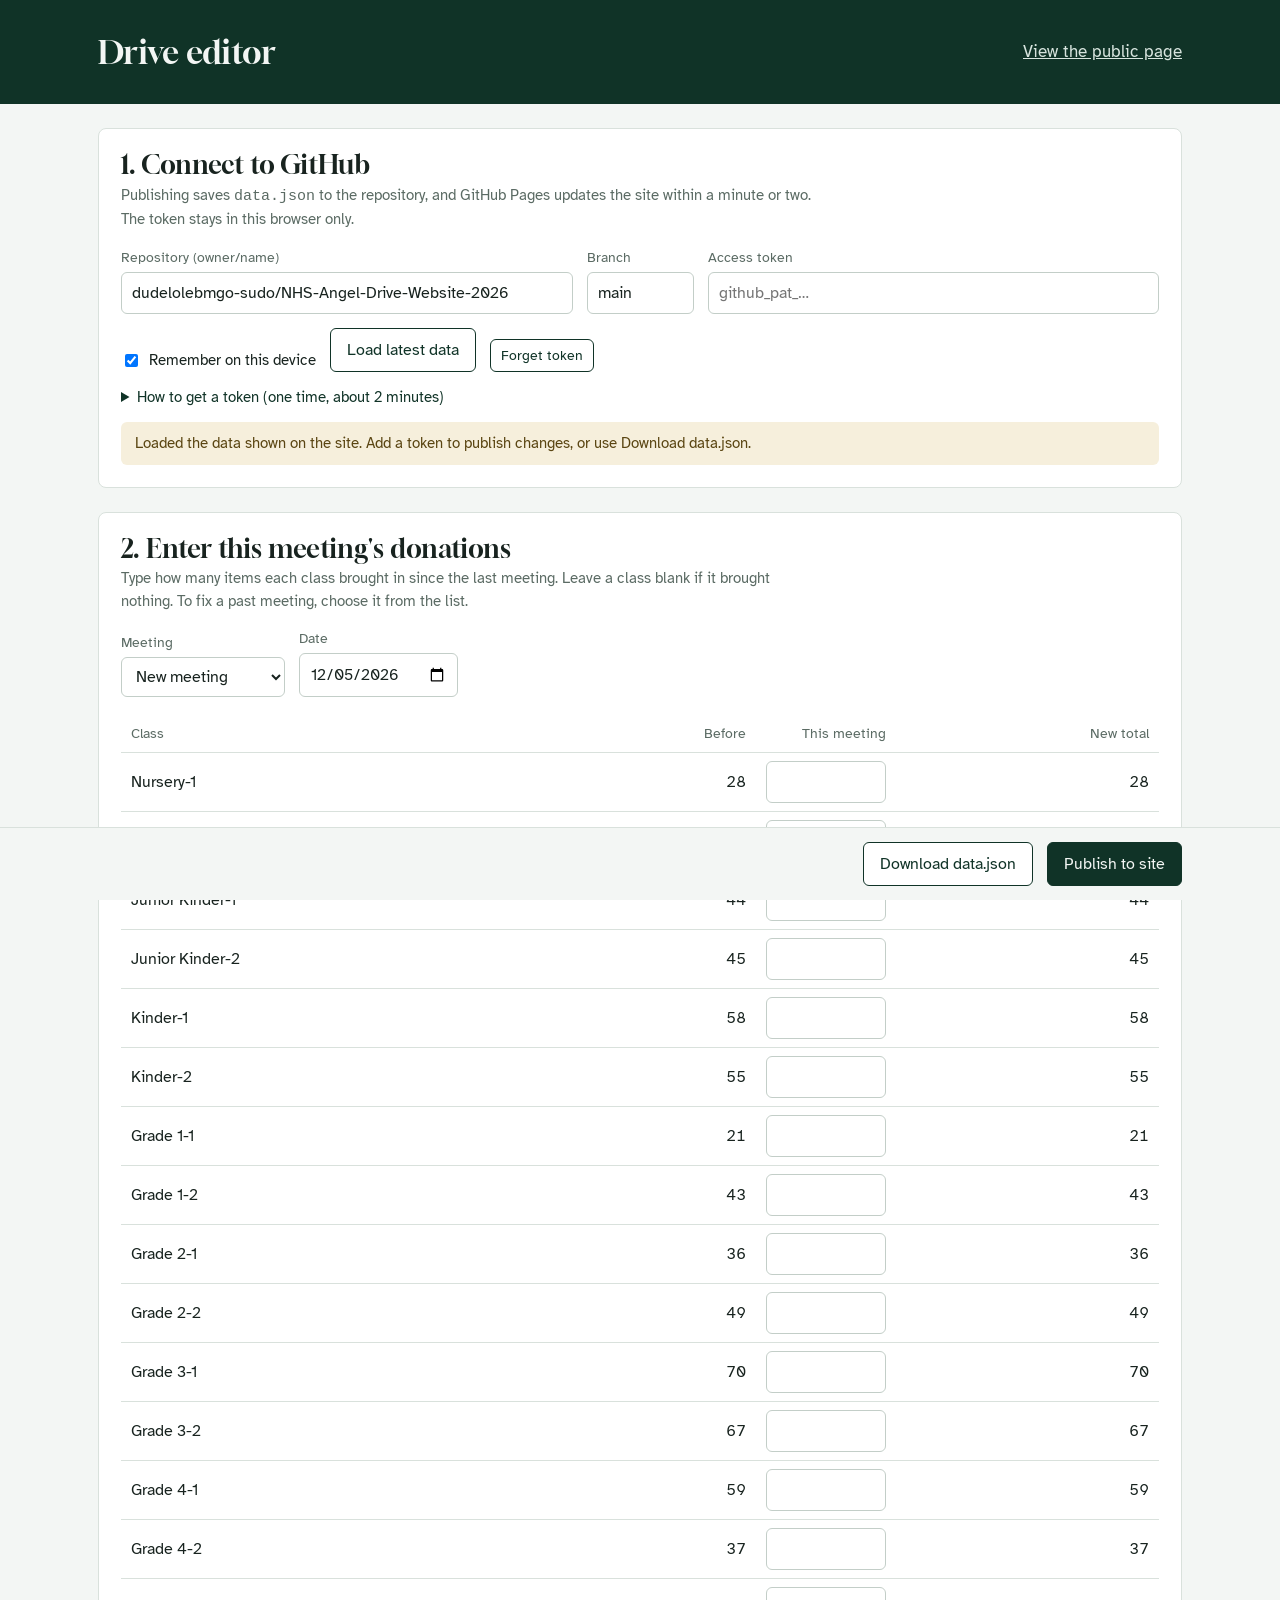
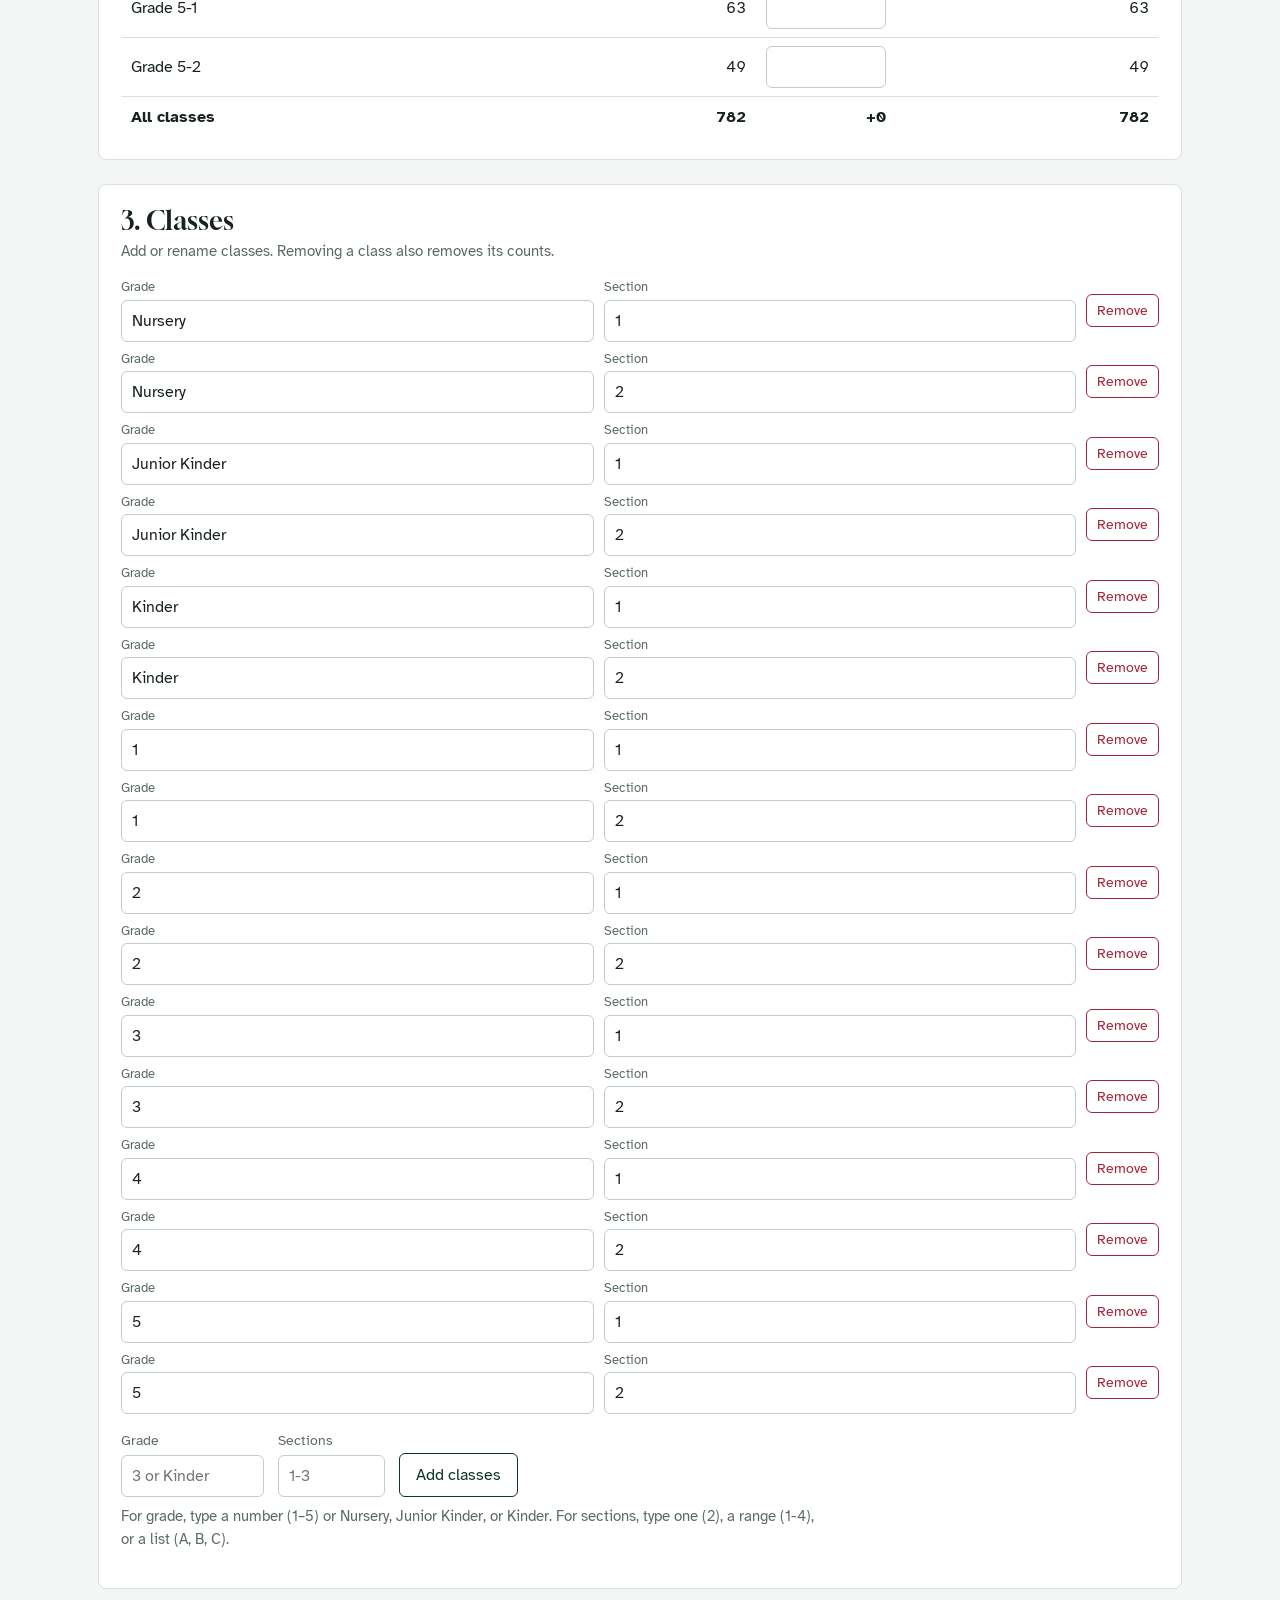
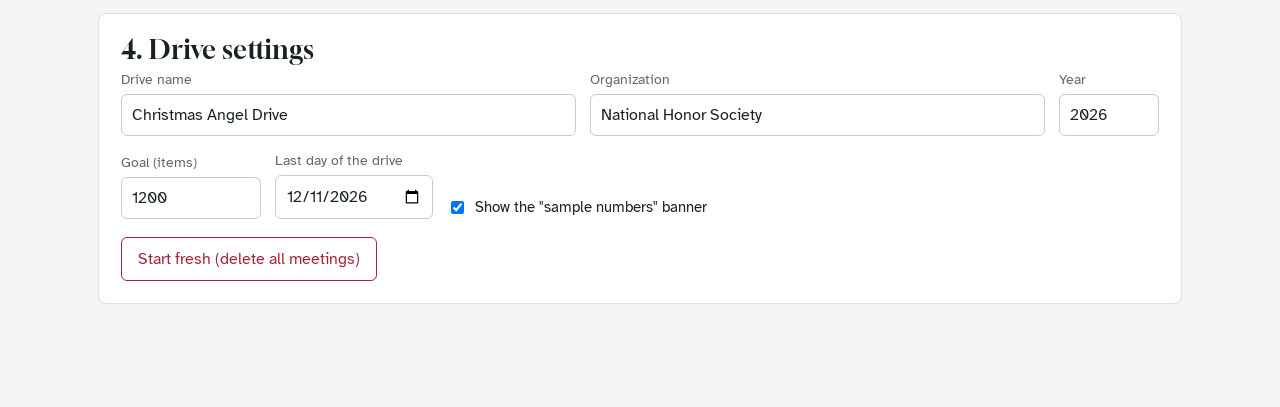
==== edit.html @ 8d454b7a "Add files via upload" ====
<!doctype html>
<html lang="en">
<head>
  <meta charset="utf-8">
  <meta name="viewport" content="width=device-width, initial-scale=1">
  <title>Drive Editor</title>
  <meta name="robots" content="noindex">
  <link rel="preconnect" href="https://fonts.googleapis.com">
  <link rel="preconnect" href="https://fonts.gstatic.com" crossorigin>
  <link href="https://fonts.googleapis.com/css2?family=Atkinson+Hyperlegible:wght@400;700&family=Gloock&display=swap" rel="stylesheet">
  <link rel="stylesheet" href="styles.css">
  <style>
    .ed-head { background: var(--pine); color: var(--snow); padding: 28px 0; }
    .ed-head .wrap { display: flex; flex-wrap: wrap; justify-content: space-between; align-items: center; gap: 12px; }
    .ed-head h1 { font-family: var(--display); font-weight: 400; font-size: 32px; margin: 0; }
    .ed-head a { color: #d7e4de; }
    .panel { background: var(--paper); border: 1px solid var(--line); border-radius: 8px; padding: 22px; margin-top: 24px; }
    .panel h2 { font-size: 26px; margin-bottom: 4px; }
    .panel > p.hint { margin: 0 0 16px; color: var(--muted); font-size: 15px; max-width: 70ch; }
    .row { display: flex; flex-wrap: wrap; gap: 14px; align-items: end; }
    label.f { display: grid; gap: 4px; font-size: 14px; color: var(--muted); }
    label.f.grow { flex: 1 1 220px; }
    input, select { font: inherit; font-size: 16px; padding: 8px 10px; border: 1px solid #c3cec8; border-radius: 6px; background: #fff; color: var(--ink); min-width: 0; }
    input[type=number] { width: 100%; }
    .btn { font: inherit; font-size: 16px; padding: 9px 16px; border-radius: 6px; border: 1px solid var(--pine); background: #fff; color: var(--pine); cursor: pointer; }
    .btn.primary { background: var(--pine); color: var(--snow); }
    .btn.danger { border-color: var(--cranberry); color: var(--cranberry); }
    .btn:disabled { opacity: .5; cursor: default; }
    .btn.small { font-size: 14px; padding: 5px 10px; }
    table { width: 100%; border-collapse: collapse; font-size: 16px; }
    th, td { text-align: left; padding: 8px 10px; border-bottom: 1px solid var(--line); }
    th { font-size: 14px; color: var(--muted); font-weight: 400; }
    td.num, th.num { text-align: right; font-variant-numeric: tabular-nums; }
    td.in { width: 140px; }
    td.in input { text-align: right; }
    tfoot td { font-weight: 700; border-bottom: 0; }
    .status { margin-top: 14px; font-size: 15px; padding: 10px 14px; border-radius: 6px; display: none; }
    .status.show { display: block; }
    .status.ok { background: #e3efe8; color: var(--pine); }
    .status.err { background: #f7e2e5; color: #7d1428; }
    .status.info { background: #f6efdc; color: #5a4512; }
    .classes-list { list-style: none; padding: 0; margin: 0 0 16px; display: grid; gap: 8px; }
    .classes-list li { display: grid; grid-template-columns: 1fr 1fr auto; gap: 10px; align-items: center; }
    .classes-list label { font-size: 13px; color: var(--muted); display: grid; gap: 2px; }
    .publish-bar { position: sticky; bottom: 0; background: var(--snow); border-top: 1px solid var(--line); padding: 14px 0; margin-top: 32px; z-index: 5; }
    .publish-bar .wrap { display: flex; flex-wrap: wrap; gap: 12px; align-items: center; justify-content: space-between; }
    .dirty { color: var(--cranberry); font-size: 15px; }
    details summary { cursor: pointer; font-size: 15px; color: var(--pine); }
    details ol { font-size: 15px; color: var(--muted); padding-left: 20px; }
    .table-scroll { overflow-x: auto; }
    @media (max-width: 600px) {
      td.in { width: 100px; }
      th.before, td.before { display: none; }
      .classes-list li { grid-template-columns: 1fr 1fr; }
      .classes-list li .btn { grid-column: 1 / -1; justify-self: start; }
    }
  </style>
</head>
<body>
  <header class="ed-head">
    <div class="wrap">
      <h1>Drive editor</h1>
      <a href="./">View the public page</a>
    </div>
  </header>

  <main class="wrap">

    <section class="panel" aria-labelledby="conn-h">
      <h2 id="conn-h">1. Connect to GitHub</h2>
      <p class="hint">Publishing saves <code>data.json</code> to the repository, and GitHub Pages updates the site within a minute or two. The token stays in this browser only.</p>
      <div class="row">
        <label class="f grow">Repository (owner/name)<input id="repo" placeholder="owner/repository" autocomplete="off"></label>
        <label class="f">Branch<input id="branch" value="main" size="8"></label>
        <label class="f grow">Access token<input id="token" type="password" placeholder="github_pat_…" autocomplete="off"></label>
      </div>
      <div class="row" style="margin-top:14px">
        <label style="display:flex;gap:8px;align-items:center;font-size:15px"><input type="checkbox" id="remember" checked> Remember on this device</label>
        <button class="btn" id="load-btn" type="button">Load latest data</button>
        <button class="btn small" id="forget-btn" type="button">Forget token</button>
      </div>
      <details style="margin-top:14px">
        <summary>How to get a token (one time, about 2 minutes)</summary>
        <ol>
          <li>On GitHub, open Settings, then Developer settings, then Personal access tokens, then <b>Fine-grained tokens</b>, and choose Generate new token.</li>
          <li>Under Repository access, pick <b>Only select repositories</b> and choose this site's repository.</li>
          <li>Under Repository permissions, set <b>Contents</b> to Read and write. Leave everything else alone.</li>
          <li>Set the expiration to after the drive ends, generate it, and paste it above.</li>
        </ol>
      </details>
      <div class="status" id="conn-status" role="status"></div>
    </section>

    <section class="panel" aria-labelledby="meet-h">
      <h2 id="meet-h">2. Enter this meeting's donations</h2>
      <p class="hint">Type how many items each class brought in since the last meeting. Leave a class blank if it brought nothing. To fix a past meeting, choose it from the list.</p>
      <div class="row">
        <label class="f">Meeting<select id="meeting-pick"></select></label>
        <label class="f">Date<input type="date" id="meeting-date"></label>
        <button class="btn small danger" id="delete-meeting" type="button">Delete this meeting</button>
      </div>
      <div class="table-scroll" style="margin-top:18px">
        <table>
          <thead><tr><th>Class</th><th class="num before">Before</th><th class="num">This meeting</th><th class="num">New total</th></tr></thead>
          <tbody id="entry-body"></tbody>
          <tfoot><tr><td>All classes</td><td class="num before" id="sum-before"></td><td class="num" id="sum-add"></td><td class="num" id="sum-after"></td></tr></tfoot>
        </table>
      </div>
    </section>

    <section class="panel" aria-labelledby="cls-h">
      <h2 id="cls-h">3. Classes</h2>
      <p class="hint">Add or rename classes. Removing a class also removes its counts.</p>
      <ul class="classes-list" id="classes-list"></ul>
      <div class="row">
        <label class="f">Grade<input id="new-grade" size="12" placeholder="3 or Kinder"></label>
        <label class="f">Sections<input id="new-sections" size="8" placeholder="1-3"></label>
        <button class="btn" id="add-class" type="button">Add classes</button>
      </div>
      <p class="hint" style="margin-top:8px">For grade, type a number (1–5) or Nursery, Junior Kinder, or Kinder. For sections, type one (2), a range (1-4), or a list (A, B, C).</p>
    </section>

    <section class="panel" aria-labelledby="set-h">
      <h2 id="set-h">4. Drive settings</h2>
      <div class="row">
        <label class="f grow">Drive name<input id="s-name"></label>
        <label class="f grow">Organization<input id="s-org"></label>
        <label class="f">Year<input id="s-year" type="number" style="width:100px"></label>
      </div>
      <div class="row" style="margin-top:14px">
        <label class="f">Goal (items)<input id="s-goal" type="number" min="0" style="width:140px"></label>
        <label class="f">Last day of the drive<input id="s-end" type="date"></label>
        <label style="display:flex;gap:8px;align-items:center;font-size:15px"><input type="checkbox" id="s-sample"> Show the "sample numbers" banner</label>
      </div>
      <div class="row" style="margin-top:18px">
        <button class="btn danger" id="clear-all" type="button">Start fresh (delete all meetings)</button>
      </div>
    </section>
  </main>

  <div class="publish-bar">
    <div class="wrap">
      <span id="dirty" class="dirty"></span>
      <div class="row">
        <button class="btn" id="download" type="button">Download data.json</button>
        <button class="btn primary" id="publish" type="button">Publish to site</button>
      </div>
    </div>
    <div class="wrap"><div class="status" id="pub-status" role="status" style="flex:1"></div></div>
  </div>

  <script src="common.js"></script>
  <script src="edit.js"></script>
</body>
</html>
---- styles.css ----
:root {
  --pine: #103327;
  --pine-2: #17463a;
  --pine-ink: #0b241c;
  --snow: #f3f6f4;
  --paper: #ffffff;
  --kraft: #d6b88f;
  --kraft-2: #c9a676;
  --kraft-ink: #4a3520;
  --cranberry: #a6243b;
  --cranberry-2: #c63a52;
  --gold: #d8b24a;
  --ink: #18231f;
  --muted: #5b6b64;
  --line: #d9e1dc;
  --display: "Gloock", Georgia, serif;
  --body: "Atkinson Hyperlegible", system-ui, sans-serif;
  --gutter: clamp(16px, 4vw, 48px);
}

* { box-sizing: border-box; }

html { -webkit-text-size-adjust: 100%; }

body {
  margin: 0;
  background: var(--snow);
  color: var(--ink);
  font-family: var(--body);
  font-size: 17px;
  line-height: 1.5;
}

a { color: inherit; }

:focus-visible {
  outline: 3px solid var(--gold);
  outline-offset: 2px;
}

.wrap {
  max-width: 1180px;
  margin: 0 auto;
  padding: 0 var(--gutter);
}

/* ---------- Hero ---------- */

.hero {
  background: var(--pine);
  color: var(--snow);
  position: relative;
  overflow: hidden;
  padding: 56px 0 64px;
}

.hero::before {
  /* faint falling-snow texture, static */
  content: "";
  position: absolute;
  inset: 0;
  background-image:
    radial-gradient(circle at 12% 18%, rgba(255,255,255,.18) 0 1.5px, transparent 2px),
    radial-gradient(circle at 63% 9%, rgba(255,255,255,.14) 0 1px, transparent 1.5px),
    radial-gradient(circle at 84% 42%, rgba(255,255,255,.16) 0 1.5px, transparent 2px),
    radial-gradient(circle at 34% 63%, rgba(255,255,255,.12) 0 1px, transparent 1.5px),
    radial-gradient(circle at 92% 81%, rgba(255,255,255,.12) 0 1.5px, transparent 2px);
  background-size: 260px 220px;
  pointer-events: none;
}

.hero .wrap { position: relative; }

.org {
  margin: 0 0 6px;
  font-size: 16px;
  color: #b9cdc4;
}

.hero h1 {
  font-family: var(--display);
  font-weight: 400;
  font-size: clamp(34px, 6vw, 60px);
  line-height: 1.05;
  margin: 0;
  letter-spacing: -0.01em;
}

.hero-grid {
  display: grid;
  grid-template-columns: 1fr auto;
  gap: 32px;
  align-items: end;
  margin-top: 40px;
}

.total-num {
  font-family: var(--display);
  font-size: clamp(88px, 17vw, 190px);
  line-height: .85;
  letter-spacing: -0.03em;
  font-variant-numeric: lining-nums tabular-nums;
}

.total-label {
  margin-top: 12px;
  font-size: 19px;
  color: #d7e4de;
}

.hero-facts {
  display: grid;
  gap: 14px;
  text-align: right;
  min-width: 190px;
}

.fact b {
  display: block;
  font-family: var(--display);
  font-weight: 400;
  font-size: 34px;
  line-height: 1;
  color: var(--snow);
}

.fact span { font-size: 15px; color: #b9cdc4; }

/* Goal ribbon */

.ribbon {
  margin-top: 40px;
}

.ribbon-track {
  position: relative;
  height: 22px;
  background: var(--pine-ink);
  border-radius: 3px;
  box-shadow: inset 0 0 0 1px rgba(255,255,255,.08);
}

.ribbon-fill {
  position: absolute;
  inset: 0 auto 0 0;
  width: 0;
  background:
    repeating-linear-gradient(135deg, transparent 0 10px, rgba(255,255,255,.10) 10px 20px),
    var(--cranberry);
  border-radius: 3px;
  transition: width 1.4s cubic-bezier(.2,.7,.2,1);
}

.bow {
  position: absolute;
  top: 55%;
  left: 0;
  width: 58px;
  height: 45px;
  transform: translate(-50%, -50%);
  transition: left 1.4s cubic-bezier(.2,.7,.2,1);
}

.ribbon-caption {
  display: flex;
  justify-content: space-between;
  margin-top: 10px;
  font-size: 15px;
  color: #b9cdc4;
}

.sample-banner {
  background: var(--gold);
  color: var(--pine-ink);
  font-size: 15px;
  padding: 10px 0;
}

.sample-banner p { margin: 0; }

/* ---------- Sections ---------- */

main section { padding: 56px 0 8px; }

.section-head {
  display: flex;
  flex-wrap: wrap;
  justify-content: space-between;
  align-items: end;
  gap: 16px;
  margin-bottom: 24px;
}

h2 {
  font-family: var(--display);
  font-weight: 400;
  font-size: clamp(28px, 4vw, 40px);
  line-height: 1.1;
  margin: 0;
}

.section-note { margin: 6px 0 0; color: var(--muted); max-width: 60ch; }

.controls { display: flex; flex-wrap: wrap; gap: 8px; }

.chip {
  font: inherit;
  font-size: 15px;
  border: 1px solid var(--line);
  background: var(--paper);
  color: var(--ink);
  padding: 7px 14px;
  border-radius: 999px;
  cursor: pointer;
}

.chip[aria-pressed="true"] {
  background: var(--pine);
  border-color: var(--pine);
  color: var(--snow);
}

/* ---------- Gift tags ---------- */

.tags {
  list-style: none;
  margin: 0;
  padding: 18px 0 0;
  display: grid;
  grid-template-columns: repeat(auto-fill, minmax(200px, 1fr));
  gap: 34px 22px;
}

.tag {
  position: relative;
  padding-top: 22px;
}

/* the string */
.tag::before {
  content: "";
  position: absolute;
  top: -18px;
  left: 50%;
  width: 1.5px;
  height: 34px;
  background: var(--kraft-ink);
  opacity: .45;
}

.tag-body {
  position: relative;
  background:
    linear-gradient(180deg, rgba(255,255,255,.18), rgba(0,0,0,.03)),
    var(--kraft);
  color: var(--kraft-ink);
  padding: 30px 20px 18px;
  clip-path: polygon(22px 0, calc(100% - 22px) 0, 100% 22px, 100% 100%, 0 100%, 0 22px);
  filter: drop-shadow(0 6px 10px rgba(16,51,39,.12));
}

/* the reinforced hole */
.tag-body::before {
  content: "";
  position: absolute;
  top: 9px;
  left: 50%;
  width: 14px;
  height: 14px;
  margin-left: -7px;
  border-radius: 50%;
  background: var(--snow);
  box-shadow: 0 0 0 4px var(--kraft-2);
}

.tag-rank {
  position: absolute;
  top: 8px;
  left: 14px;
  font-size: 14px;
  opacity: .75;
}

.tag-star {
  position: absolute;
  top: 6px;
  right: 12px;
  width: 22px;
  height: 22px;
  color: var(--cranberry);
}

.tag-star.gold { color: #9a7417; }

.tag-name {
  font-size: 16px;
  margin: 0;
}

.tag-name strong { font-weight: 700; }

.tag-count {
  font-family: var(--display);
  font-size: 58px;
  line-height: 1;
  margin: 6px 0 2px;
  color: var(--pine-ink);
  font-variant-numeric: lining-nums tabular-nums;
}

.tag-unit { font-size: 14px; }

.tag-bar {
  height: 6px;
  background: rgba(74,53,32,.15);
  border-radius: 3px;
  margin: 14px 0 10px;
  overflow: hidden;
}

.tag-bar i {
  display: block;
  height: 100%;
  background: var(--pine);
  border-radius: 3px;
}

.tag-delta {
  font-size: 14px;
  display: flex;
  justify-content: space-between;
  gap: 8px;
}

.tag-delta .up { color: var(--pine); font-weight: 700; }
.tag-delta .mv { white-space: nowrap; font-weight: 700; }
.tag-delta .mv.down { color: var(--cranberry); font-weight: 400; }

.tag.top .tag-body { background: linear-gradient(180deg, rgba(255,255,255,.22), rgba(0,0,0,.03)), #e2c48f; }

.empty {
  padding: 40px 24px;
  border: 1.5px dashed var(--line);
  border-radius: 8px;
  color: var(--muted);
  text-align: center;
}

/* ---------- Grades ---------- */

.grades {
  display: grid;
  gap: 14px;
  margin: 0;
  padding: 0;
  list-style: none;
}

.grade-row {
  display: grid;
  grid-template-columns: 132px 1fr 70px;
  gap: 16px;
  align-items: center;
}

.grade-row .g-name { font-weight: 700; }

.grade-track {
  height: 30px;
  background: #e5ebe7;
  border-radius: 4px;
  overflow: hidden;
  display: flex;
}

.grade-track span {
  display: block;
  height: 100%;
  border-right: 2px solid #e5ebe7;
}

.grade-track span:last-child { border-right: 0; }

.g-total {
  font-family: var(--display);
  font-size: 26px;
  text-align: right;
  font-variant-numeric: tabular-nums;
}

.grade-legend { margin-top: 14px; font-size: 14px; color: var(--muted); }

/* ---------- Chart ---------- */

.chart-card {
  background: var(--paper);
  border: 1px solid var(--line);
  border-radius: 8px;
  padding: 20px 20px 12px;
}

.chart-card svg { width: 100%; height: auto; display: block; overflow: visible; }

.chart-card text { font-family: var(--body); fill: var(--muted); font-size: 12px; }

.meeting-list {
  margin: 18px 0 0;
  padding: 0;
  list-style: none;
  display: flex;
  flex-wrap: wrap;
  gap: 8px 24px;
  font-size: 15px;
  color: var(--muted);
}

.meeting-list b { color: var(--ink); }

/* ---------- Footer ---------- */

footer {
  margin-top: 72px;
  padding: 28px 0 40px;
  border-top: 1px solid var(--line);
  color: var(--muted);
  font-size: 15px;
}

footer .wrap { display: flex; flex-wrap: wrap; justify-content: space-between; gap: 12px; }

/* ---------- Responsive ---------- */

@media (max-width: 720px) {
  .hero { padding: 40px 0 48px; }
  .hero-grid { grid-template-columns: 1fr; gap: 24px; }
  .hero-facts { text-align: left; grid-template-columns: repeat(3, auto); justify-content: start; gap: 28px; }
  .fact b { font-size: 28px; }
  .tags { grid-template-columns: repeat(2, 1fr); gap: 30px 14px; }
  .tag-body { padding: 30px 14px 16px; }
  .tag-count { font-size: 46px; }
  .grade-row { grid-template-columns: 76px 1fr 48px; gap: 10px; }
  .grade-row .g-name { font-size: 15px; line-height: 1.2; }
  .g-total { font-size: 22px; }
}

@media (prefers-reduced-motion: reduce) {
  .ribbon-fill, .bow { transition: none; }
}
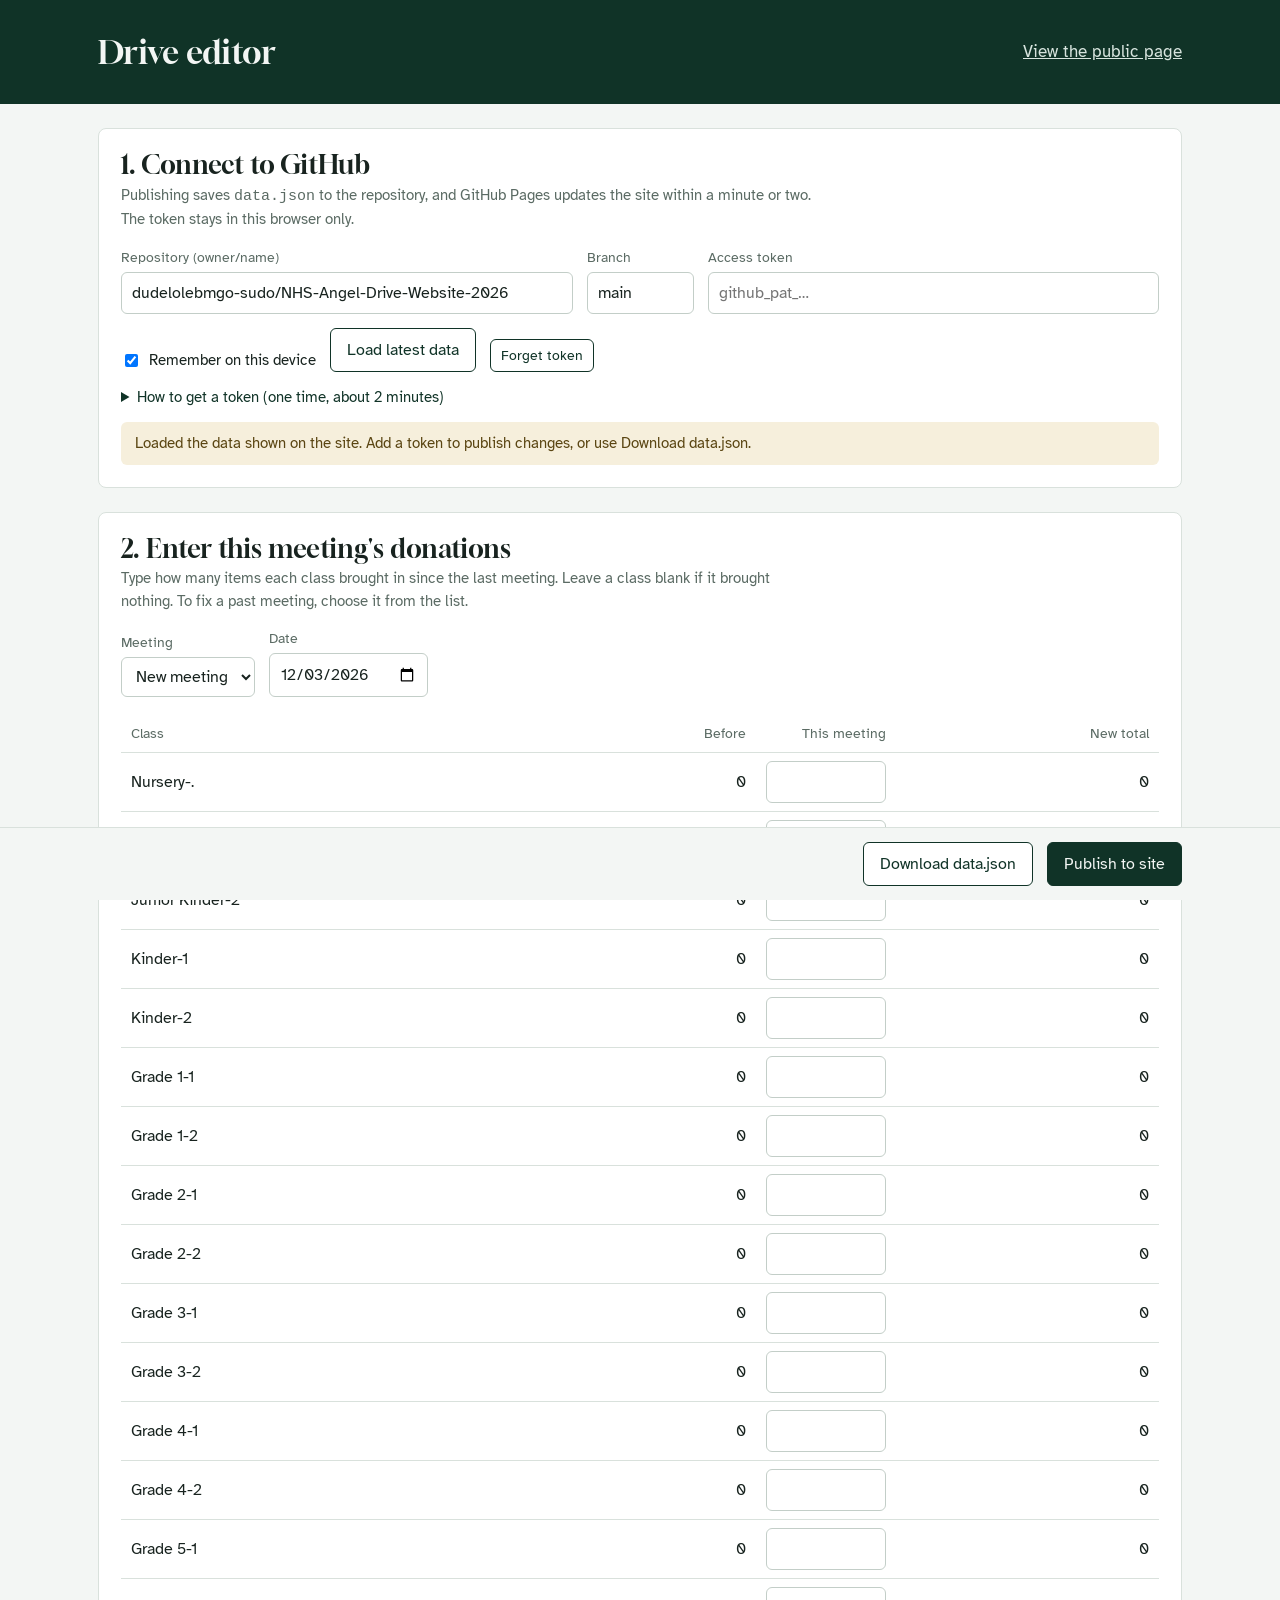
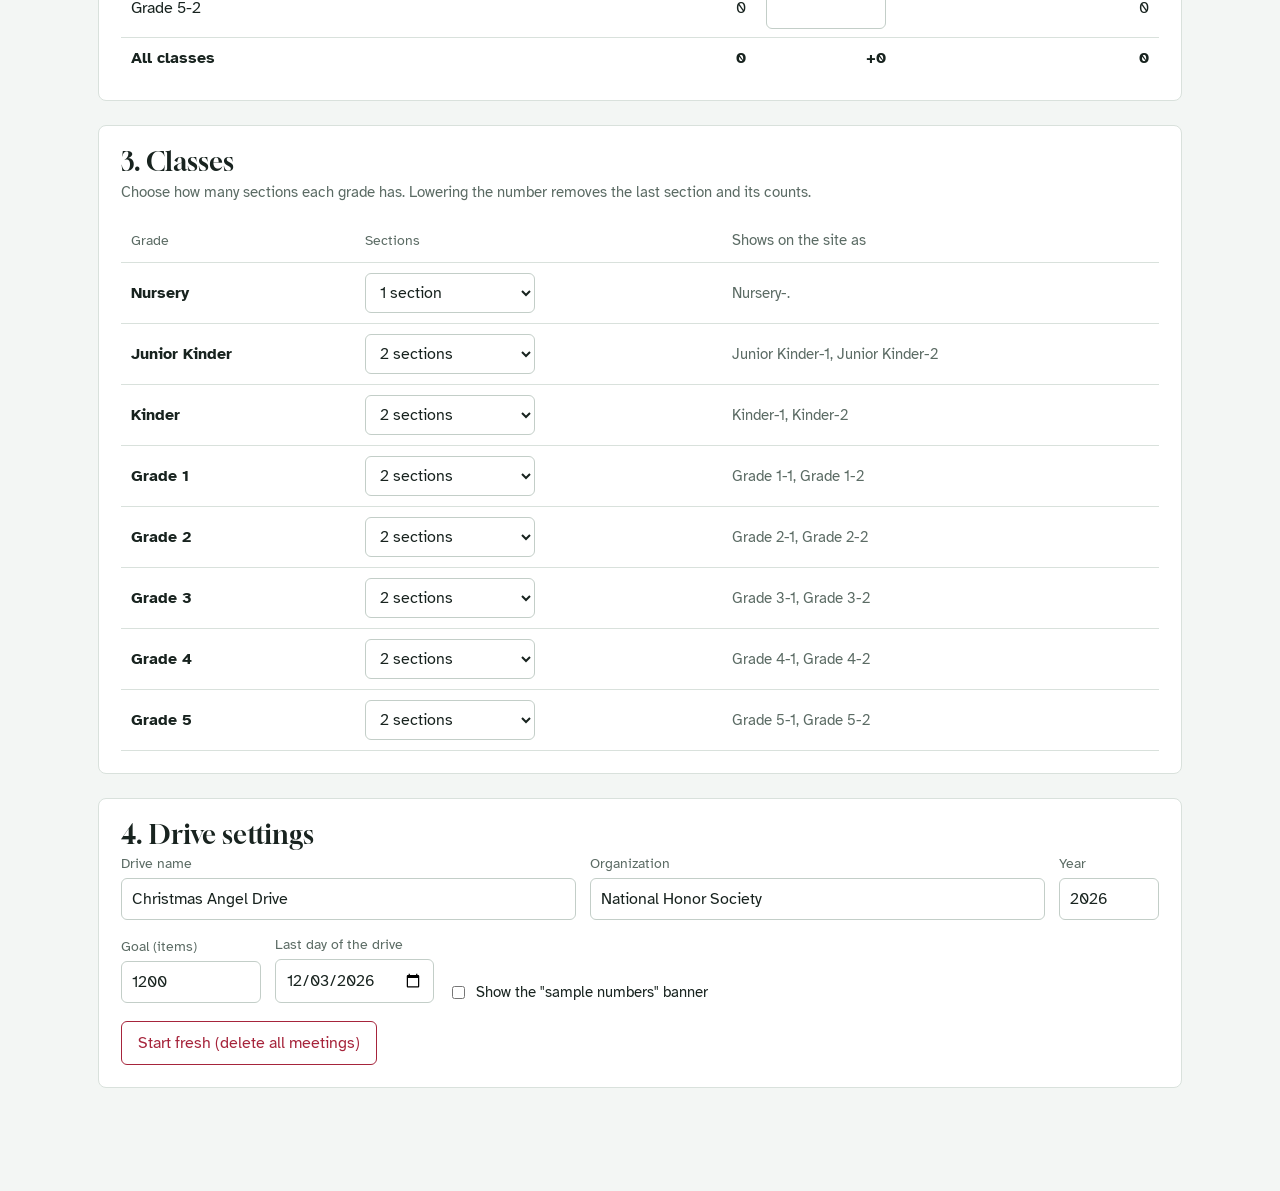
==== commit ed8fb585: "Add files via upload" ====
--- a/edit.html
+++ b/edit.html
@@ -39,9 +39,9 @@
     .status.ok { background: #e3efe8; color: var(--pine); }
     .status.err { background: #f7e2e5; color: #7d1428; }
     .status.info { background: #f6efdc; color: #5a4512; }
-    .classes-list { list-style: none; padding: 0; margin: 0 0 16px; display: grid; gap: 8px; }
-    .classes-list li { display: grid; grid-template-columns: 1fr 1fr auto; gap: 10px; align-items: center; }
-    .classes-list label { font-size: 13px; color: var(--muted); display: grid; gap: 2px; }
+    .grade-table td, .grade-table th { padding: 10px; }
+    .grade-table select { min-width: 170px; }
+    .grade-table .classes-out { color: var(--muted); font-size: 15px; }
     .publish-bar { position: sticky; bottom: 0; background: var(--snow); border-top: 1px solid var(--line); padding: 14px 0; margin-top: 32px; z-index: 5; }
     .publish-bar .wrap { display: flex; flex-wrap: wrap; gap: 12px; align-items: center; justify-content: space-between; }
     .dirty { color: var(--cranberry); font-size: 15px; }
@@ -51,8 +51,8 @@
     @media (max-width: 600px) {
       td.in { width: 100px; }
       th.before, td.before { display: none; }
-      .classes-list li { grid-template-columns: 1fr 1fr; }
-      .classes-list li .btn { grid-column: 1 / -1; justify-self: start; }
+      .grade-table .classes-out { display: none; }
+      .grade-table select { min-width: 0; width: 100%; }
     }
   </style>
 </head>
@@ -110,14 +110,13 @@
 
     <section class="panel" aria-labelledby="cls-h">
       <h2 id="cls-h">3. Classes</h2>
-      <p class="hint">Add or rename classes. Removing a class also removes its counts.</p>
-      <ul class="classes-list" id="classes-list"></ul>
-      <div class="row">
-        <label class="f">Grade<input id="new-grade" size="12" placeholder="3 or Kinder"></label>
-        <label class="f">Sections<input id="new-sections" size="8" placeholder="1-3"></label>
-        <button class="btn" id="add-class" type="button">Add classes</button>
+      <p class="hint">Choose how many sections each grade has. Lowering the number removes the last section and its counts.</p>
+      <div class="table-scroll">
+        <table class="grade-table">
+          <thead><tr><th>Grade</th><th>Sections</th><th class="classes-out">Shows on the site as</th></tr></thead>
+          <tbody id="grade-body"></tbody>
+        </table>
       </div>
-      <p class="hint" style="margin-top:8px">For grade, type a number (1–5) or Nursery, Junior Kinder, or Kinder. For sections, type one (2), a range (1-4), or a list (A, B, C).</p>
     </section>
 
     <section class="panel" aria-labelledby="set-h">
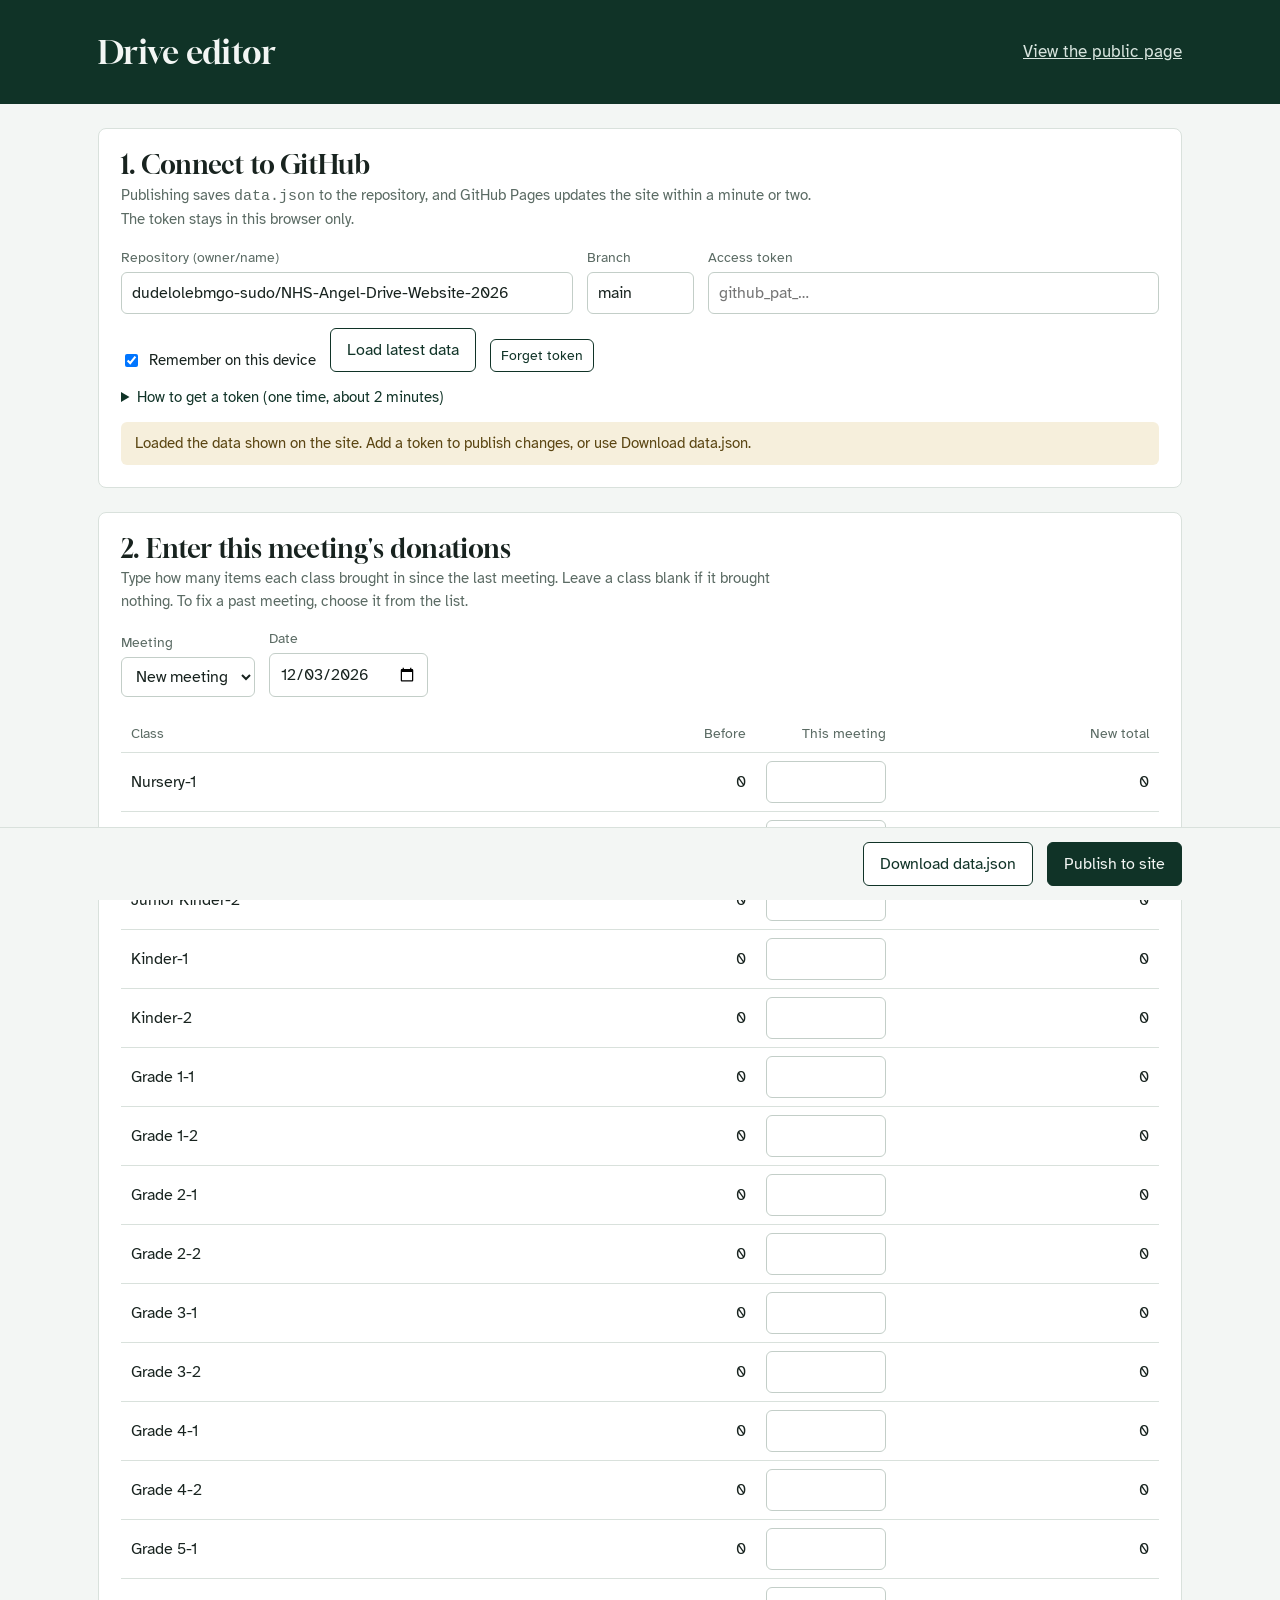
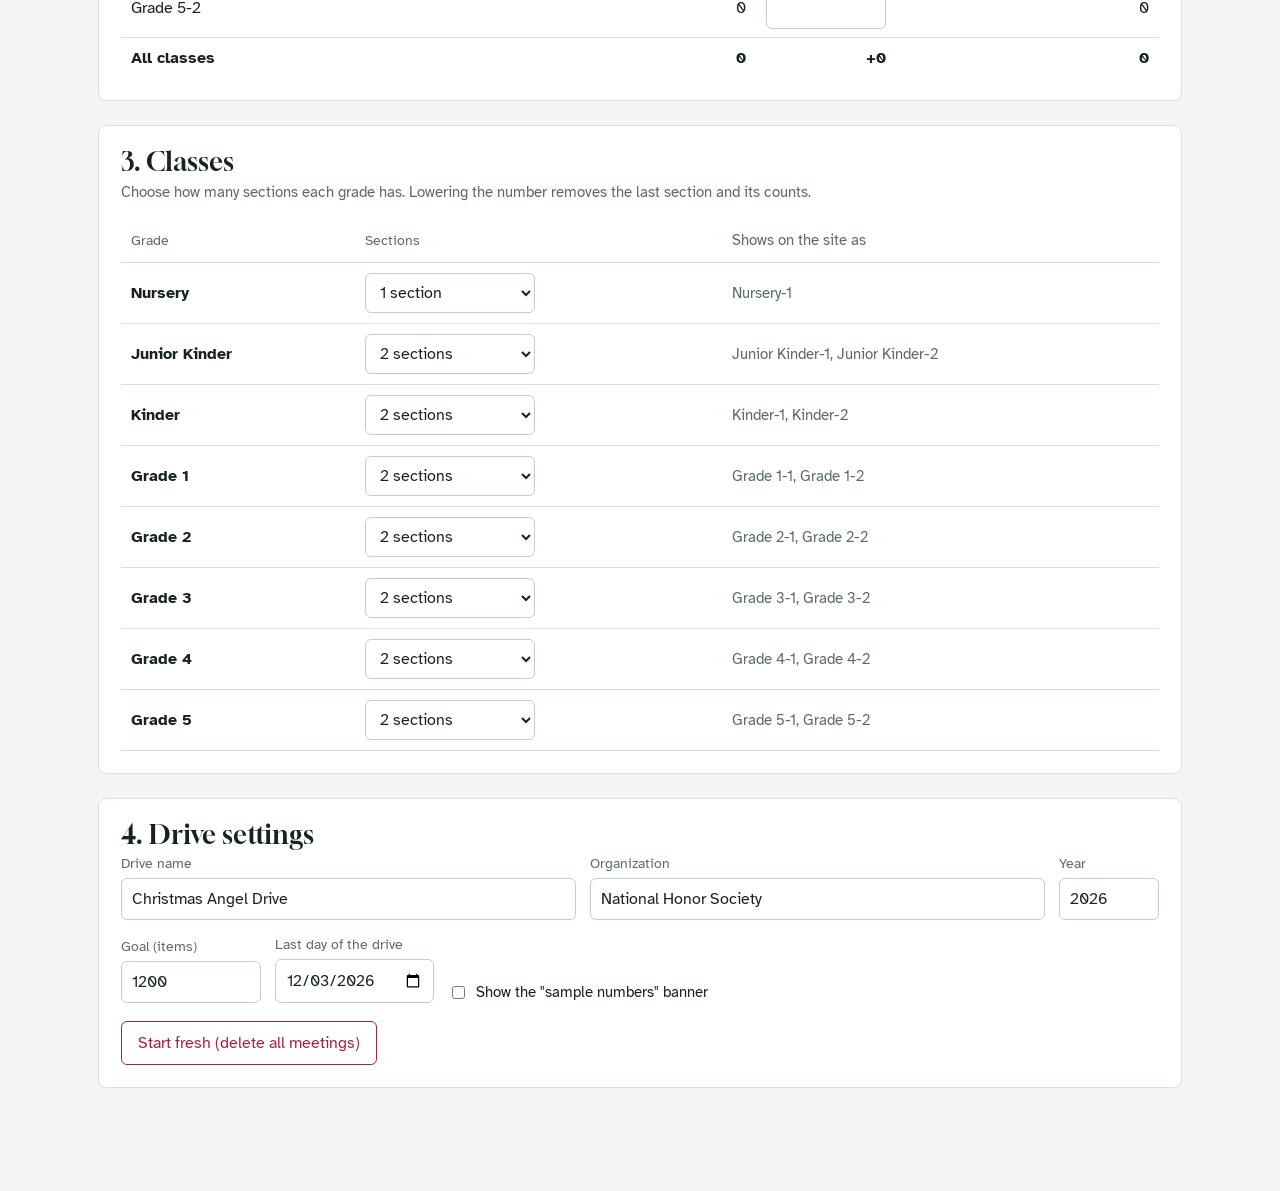
==== commit 1ddf29ba: "Add files via upload" ====
--- a/edit.html
+++ b/edit.html
@@ -8,7 +8,7 @@
   <link rel="preconnect" href="https://fonts.googleapis.com">
   <link rel="preconnect" href="https://fonts.gstatic.com" crossorigin>
   <link href="https://fonts.googleapis.com/css2?family=Atkinson+Hyperlegible:wght@400;700&family=Gloock&display=swap" rel="stylesheet">
-  <link rel="stylesheet" href="styles.css">
+  <link rel="stylesheet" href="styles.css?v=20261028b">
   <style>
     .ed-head { background: var(--pine); color: var(--snow); padding: 28px 0; }
     .ed-head .wrap { display: flex; flex-wrap: wrap; justify-content: space-between; align-items: center; gap: 12px; }
@@ -148,7 +148,7 @@
     <div class="wrap"><div class="status" id="pub-status" role="status" style="flex:1"></div></div>
   </div>
 
-  <script src="common.js"></script>
-  <script src="edit.js"></script>
+  <script src="common.js?v=20261028b"></script>
+  <script src="edit.js?v=20261028b"></script>
 </body>
 </html>
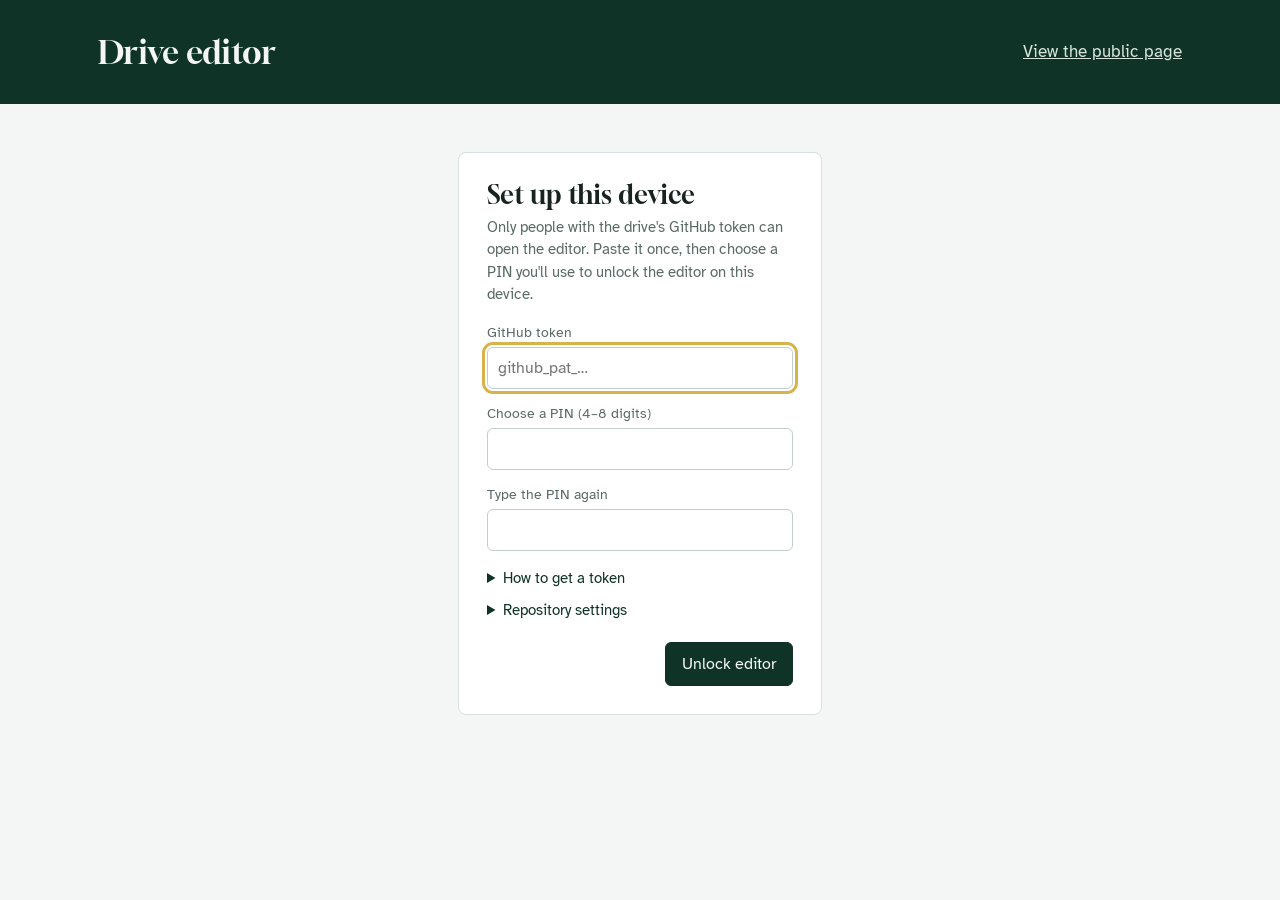
==== commit af9756b9: "Add files via upload" ====
--- a/edit.html
+++ b/edit.html
@@ -8,7 +8,7 @@
   <link rel="preconnect" href="https://fonts.googleapis.com">
   <link rel="preconnect" href="https://fonts.gstatic.com" crossorigin>
   <link href="https://fonts.googleapis.com/css2?family=Atkinson+Hyperlegible:wght@400;700&family=Gloock&display=swap" rel="stylesheet">
-  <link rel="stylesheet" href="styles.css?v=20261028b">
+  <link rel="stylesheet" href="styles.css?v=20261028c">
   <style>
     .ed-head { background: var(--pine); color: var(--snow); padding: 28px 0; }
     .ed-head .wrap { display: flex; flex-wrap: wrap; justify-content: space-between; align-items: center; gap: 12px; }
@@ -54,45 +54,80 @@
       .grade-table .classes-out { display: none; }
       .grade-table select { min-width: 0; width: 100%; }
     }
+    .lock { max-width: 460px; margin: 48px auto 0; }
+    .lock .panel { padding: 28px; }
+    .lock h2 { margin-bottom: 6px; }
+    .lock .f { margin-top: 14px; }
+    .lock input { width: 100%; }
+    .pin-input { font-size: 28px; letter-spacing: .4em; text-align: center; padding: 10px; }
+    .lock .actions { display: flex; flex-wrap: wrap; gap: 12px; align-items: center; justify-content: space-between; margin-top: 20px; }
+    .linkish { background: none; border: 0; padding: 0; font: inherit; font-size: 15px; color: var(--pine); text-decoration: underline; cursor: pointer; }
+    .ed-head .who { font-size: 14px; color: #b9cdc4; }
+    .ed-head .head-actions { display: flex; gap: 16px; align-items: center; }
+    .ed-head .btn { background: transparent; color: var(--snow); border-color: #6f9183; }
   </style>
 </head>
 <body>
   <header class="ed-head">
     <div class="wrap">
       <h1>Drive editor</h1>
-      <a href="./">View the public page</a>
+      <div class="head-actions">
+        <a href="./">View the public page</a>
+        <button class="btn small" id="lock-btn" type="button" hidden>Lock</button>
+      </div>
     </div>
   </header>
 
-  <main class="wrap">
+  <!-- Lock screen: shown until the PIN (or, on a new device, the token) is entered -->
+  <div class="wrap lock" id="lock">
 
-    <section class="panel" aria-labelledby="conn-h">
-      <h2 id="conn-h">1. Connect to GitHub</h2>
-      <p class="hint">Publishing saves <code>data.json</code> to the repository, and GitHub Pages updates the site within a minute or two. The token stays in this browser only.</p>
-      <div class="row">
-        <label class="f grow">Repository (owner/name)<input id="repo" placeholder="owner/repository" autocomplete="off"></label>
-        <label class="f">Branch<input id="branch" value="main" size="8"></label>
-        <label class="f grow">Access token<input id="token" type="password" placeholder="github_pat_…" autocomplete="off"></label>
+    <form class="panel" id="unlock-form" hidden autocomplete="off">
+      <h2>Enter your PIN</h2>
+      <p class="hint">The editor is locked.</p>
+      <label class="f">PIN<input id="pin" class="pin-input" type="password" inputmode="numeric" pattern="[0-9]*" maxlength="8" autocomplete="off" aria-label="PIN"></label>
+      <div class="actions">
+        <button class="linkish" id="forgot-pin" type="button">Forgot PIN?</button>
+        <button class="btn primary" type="submit">Unlock</button>
       </div>
-      <div class="row" style="margin-top:14px">
-        <label style="display:flex;gap:8px;align-items:center;font-size:15px"><input type="checkbox" id="remember" checked> Remember on this device</label>
-        <button class="btn" id="load-btn" type="button">Load latest data</button>
-        <button class="btn small" id="forget-btn" type="button">Forget token</button>
-      </div>
-      <details style="margin-top:14px">
-        <summary>How to get a token (one time, about 2 minutes)</summary>
+      <div class="status" id="unlock-status" role="status"></div>
+    </form>
+
+    <form class="panel" id="setup-form" hidden autocomplete="off">
+      <h2>Set up this device</h2>
+      <p class="hint">Only people with the drive's GitHub token can open the editor. Paste it once, then choose a PIN you'll use to unlock the editor on this device.</p>
+      <label class="f">GitHub token<input id="token" type="password" placeholder="github_pat_…" autocomplete="off"></label>
+      <label class="f">Choose a PIN (4–8 digits)<input id="new-pin" type="password" inputmode="numeric" pattern="[0-9]*" maxlength="8" autocomplete="new-password"></label>
+      <label class="f">Type the PIN again<input id="new-pin2" type="password" inputmode="numeric" pattern="[0-9]*" maxlength="8" autocomplete="new-password"></label>
+      <details style="margin-top:16px">
+        <summary>How to get a token</summary>
         <ol>
           <li>On GitHub, open Settings, then Developer settings, then Personal access tokens, then <b>Fine-grained tokens</b>, and choose Generate new token.</li>
           <li>Under Repository access, pick <b>Only select repositories</b> and choose this site's repository.</li>
-          <li>Under Repository permissions, set <b>Contents</b> to Read and write. Leave everything else alone.</li>
+          <li>Under Repository permissions, set <b>Contents</b> to Read and write.</li>
           <li>Set the expiration to after the drive ends, generate it, and paste it above.</li>
         </ol>
       </details>
-      <div class="status" id="conn-status" role="status"></div>
-    </section>
+      <details style="margin-top:10px">
+        <summary>Repository settings</summary>
+        <div class="row" style="margin-top:10px">
+          <label class="f grow">Repository (owner/name)<input id="repo" placeholder="owner/repository" autocomplete="off"></label>
+          <label class="f">Branch<input id="branch" value="main" size="8"></label>
+        </div>
+      </details>
+      <div class="actions">
+        <span></span>
+        <button class="btn primary" type="submit">Unlock editor</button>
+      </div>
+      <div class="status" id="setup-status" role="status"></div>
+    </form>
+  </div>
+
+  <div id="editor" hidden>
+  <main class="wrap">
+    <div class="status" id="conn-status" role="status" style="margin-top:24px"></div>
 
     <section class="panel" aria-labelledby="meet-h">
-      <h2 id="meet-h">2. Enter this meeting's donations</h2>
+      <h2 id="meet-h">1. Enter this meeting's donations</h2>
       <p class="hint">Type how many items each class brought in since the last meeting. Leave a class blank if it brought nothing. To fix a past meeting, choose it from the list.</p>
       <div class="row">
         <label class="f">Meeting<select id="meeting-pick"></select></label>
@@ -109,7 +144,7 @@
     </section>
 
     <section class="panel" aria-labelledby="cls-h">
-      <h2 id="cls-h">3. Classes</h2>
+      <h2 id="cls-h">2. Classes</h2>
       <p class="hint">Choose how many sections each grade has. Lowering the number removes the last section and its counts.</p>
       <div class="table-scroll">
         <table class="grade-table">
@@ -120,7 +155,7 @@
     </section>
 
     <section class="panel" aria-labelledby="set-h">
-      <h2 id="set-h">4. Drive settings</h2>
+      <h2 id="set-h">3. Drive settings</h2>
       <div class="row">
         <label class="f grow">Drive name<input id="s-name"></label>
         <label class="f grow">Organization<input id="s-org"></label>
@@ -147,8 +182,9 @@
     </div>
     <div class="wrap"><div class="status" id="pub-status" role="status" style="flex:1"></div></div>
   </div>
+  </div>
 
-  <script src="common.js?v=20261028b"></script>
-  <script src="edit.js?v=20261028b"></script>
+  <script src="common.js?v=20261028c"></script>
+  <script src="edit.js?v=20261028c"></script>
 </body>
 </html>
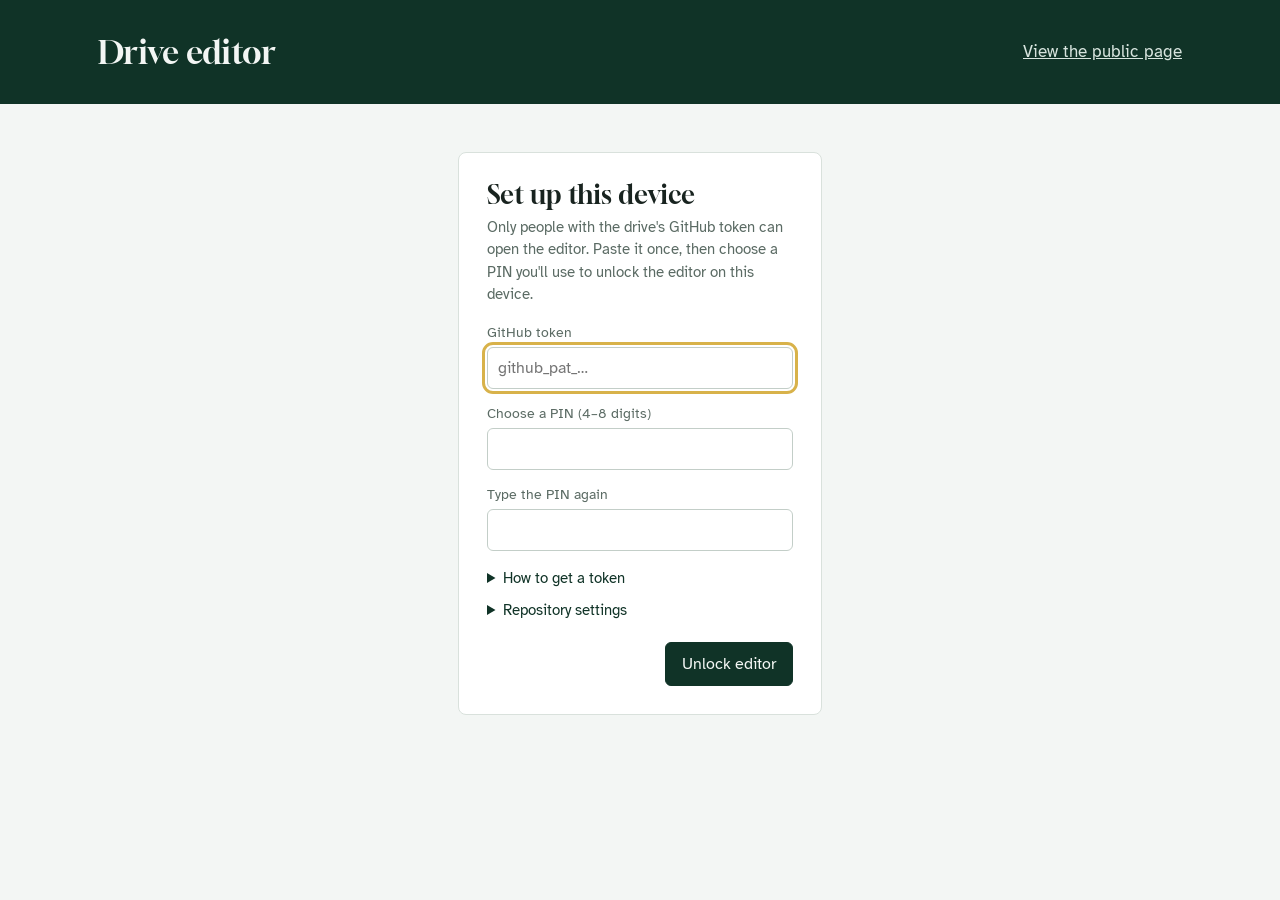
==== commit 97f0afa5: "Added Files via Upload" ====
--- a/edit.html
+++ b/edit.html
@@ -8,7 +8,7 @@
   <link rel="preconnect" href="https://fonts.googleapis.com">
   <link rel="preconnect" href="https://fonts.gstatic.com" crossorigin>
   <link href="https://fonts.googleapis.com/css2?family=Atkinson+Hyperlegible:wght@400;700&family=Gloock&display=swap" rel="stylesheet">
-  <link rel="stylesheet" href="styles.css?v=20261028c">
+  <link rel="stylesheet" href="styles.css?v=20261102a">
   <style>
     .ed-head { background: var(--pine); color: var(--snow); padding: 28px 0; }
     .ed-head .wrap { display: flex; flex-wrap: wrap; justify-content: space-between; align-items: center; gap: 12px; }
@@ -128,7 +128,7 @@
 
     <section class="panel" aria-labelledby="meet-h">
       <h2 id="meet-h">1. Enter this meeting's donations</h2>
-      <p class="hint">Type how many items each class brought in since the last meeting. Leave a class blank if it brought nothing. To fix a past meeting, choose it from the list.</p>
+      <p class="hint">Type how many items each class brought in at this meeting. To fix a number, type the class's correct total in the Total column instead. To change an earlier meeting, choose it from the list.</p>
       <div class="row">
         <label class="f">Meeting<select id="meeting-pick"></select></label>
         <label class="f">Date<input type="date" id="meeting-date"></label>
@@ -136,7 +136,7 @@
       </div>
       <div class="table-scroll" style="margin-top:18px">
         <table>
-          <thead><tr><th>Class</th><th class="num before">Before</th><th class="num">This meeting</th><th class="num">New total</th></tr></thead>
+          <thead><tr><th>Class</th><th class="num before">Before</th><th class="num">This meeting</th><th class="num">Total</th></tr></thead>
           <tbody id="entry-body"></tbody>
           <tfoot><tr><td>All classes</td><td class="num before" id="sum-before"></td><td class="num" id="sum-add"></td><td class="num" id="sum-after"></td></tr></tfoot>
         </table>
@@ -184,7 +184,7 @@
   </div>
   </div>
 
-  <script src="common.js?v=20261028c"></script>
-  <script src="edit.js?v=20261028c"></script>
+  <script src="common.js?v=20261102a"></script>
+  <script src="edit.js?v=20261102a"></script>
 </body>
 </html>
